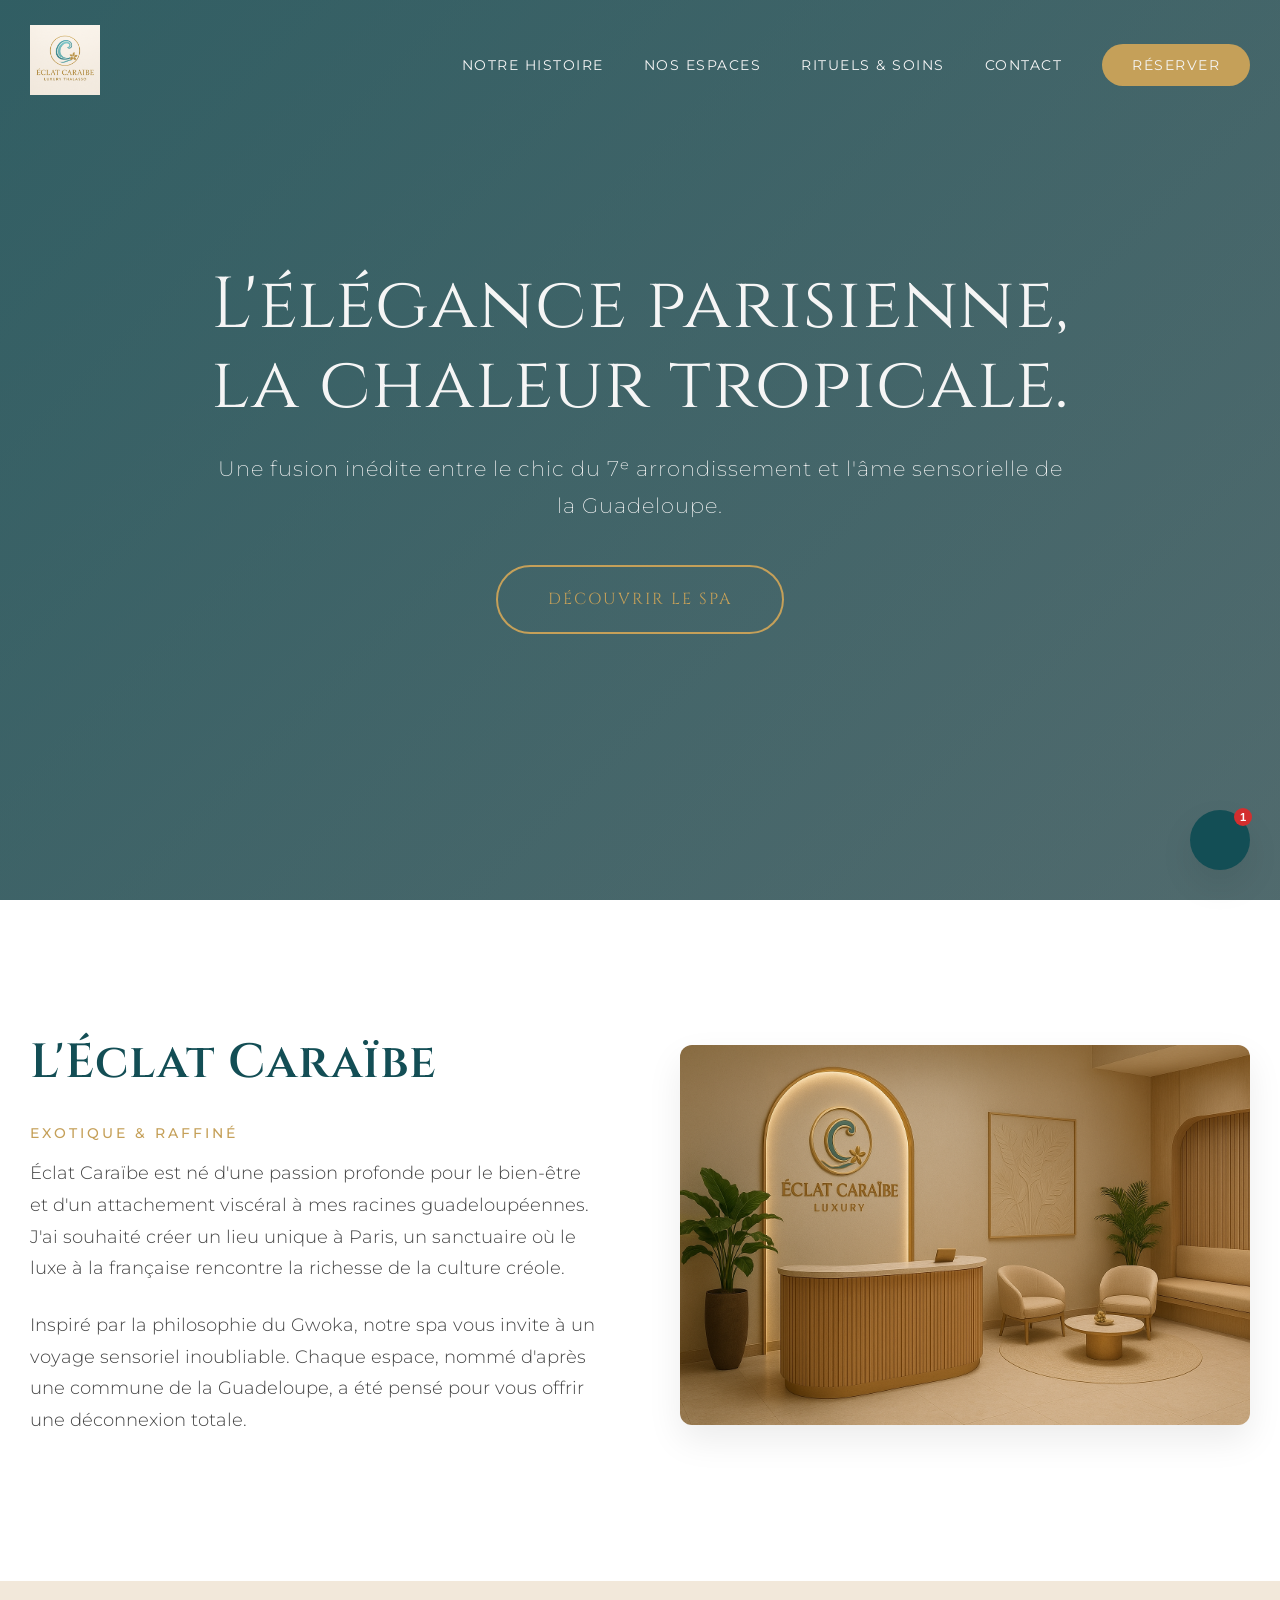
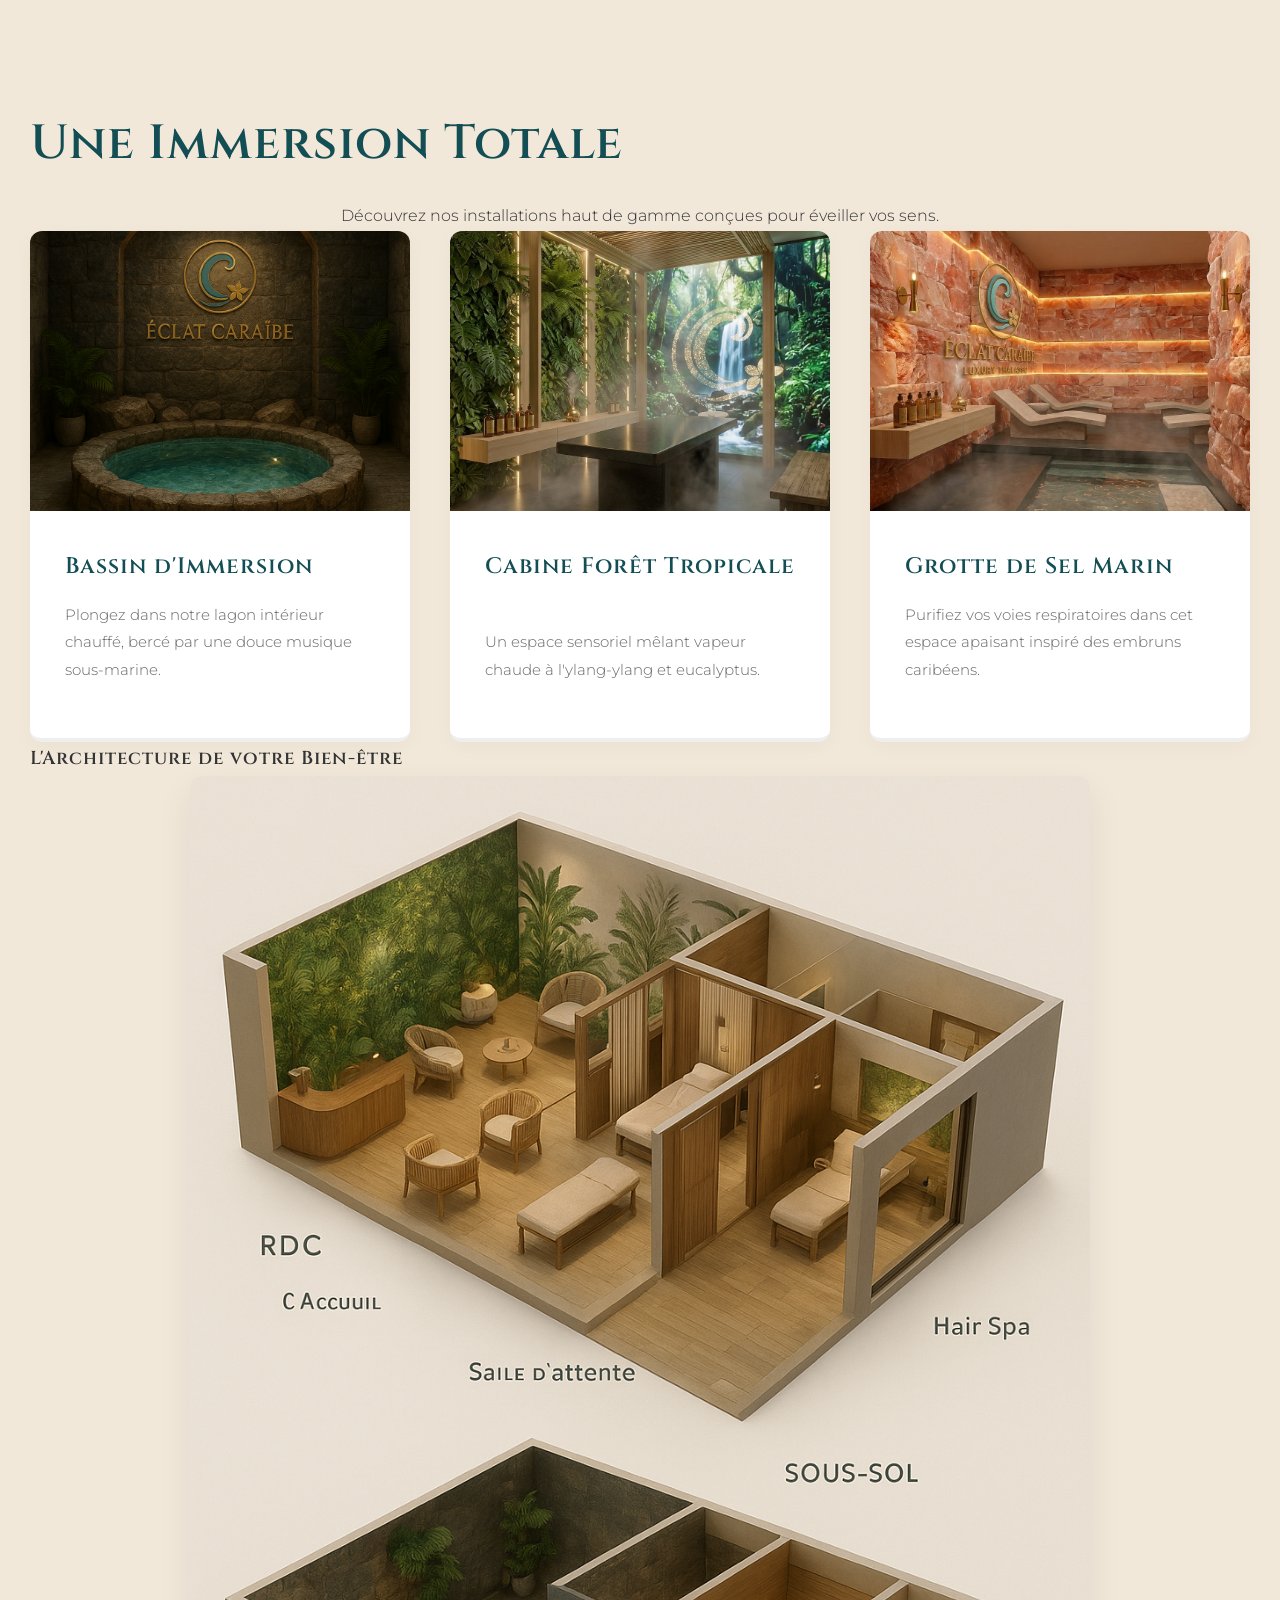
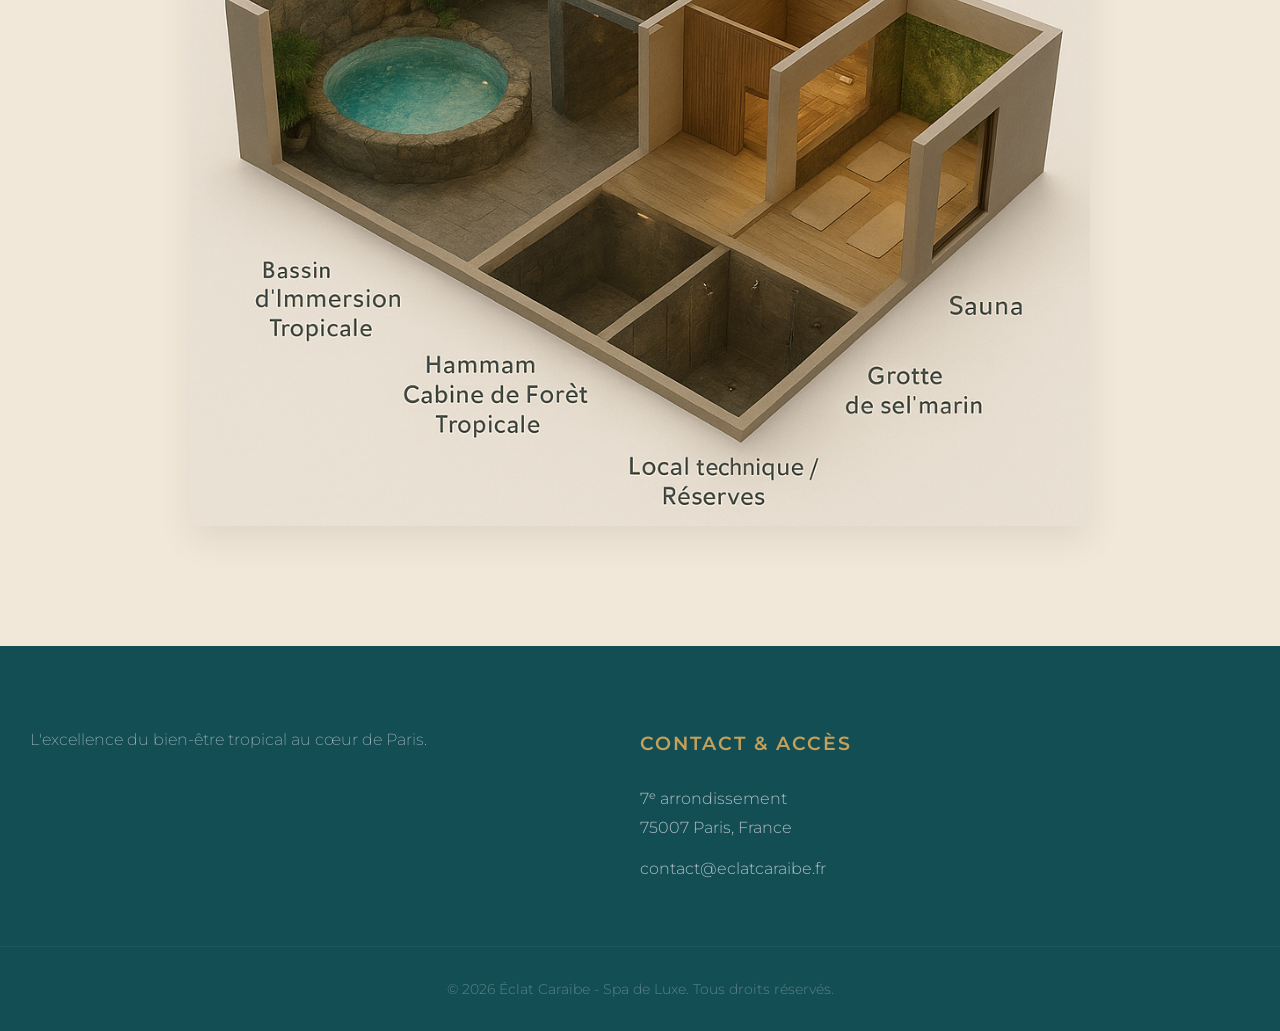
==== index.html @ 7c15fc63 "Add files via upload" ====
<!DOCTYPE html>
<html lang="fr">
<head>
    <meta charset="UTF-8">
    <meta name="viewport" content="width=device-width, initial-scale=1.0">
    <title>Éclat Caraïbe | Spa de Luxe Paris 7</title>
    <link rel="stylesheet" href="styles.css">
    <link href="https://fonts.googleapis.com/css2?family=Cinzel:wght@400;600&family=Montserrat:wght@300;400;500&display=swap" rel="stylesheet">
</head>
<body>

    <!-- Header / Navigation -->
    <header id="navbar">
        <div class="container nav-container">
            <a href="#" class="logo-link">
                <img src="télécharger.png" alt="Éclat Caraïbe Logo" class="logo">
            </a>
            <nav>
                <ul class="nav-links">
                    <li><a href="#concept">Notre Histoire</a></li>
                    <li><a href="#espaces">Nos Espaces</a></li>
                    <li><a href="#rituels">Rituels & Soins</a></li>
                    <li><a href="#contact">Contact</a></li>
                    <li><a href="formulaire.html" class="btn-reserver">Réserver</a></li>
                </ul>
            </nav>
        </div>
    </header>

    <!-- Hero Section -->
    <section class="hero" style="background-image: linear-gradient(rgba(26, 60, 64, 0.7), rgba(26, 60, 64, 0.7)), url('images/05248FB8-8B74-4DB0-A276-DFED894D1ABA.png');">
        <div class="hero-content">
            <h1>L'élégance parisienne,<br>la chaleur tropicale.</h1>
            <p>Une fusion inédite entre le chic du 7ᵉ arrondissement et l'âme sensorielle de la Guadeloupe.</p>
            <a href="#concept" class="btn-outline">Découvrir le Spa</a>
        </div>
    </section>

    <!-- Concept Section -->
    <section id="concept" class="section">
        <div class="container split-layout">
            <div class="text-content">
                <h2 class="section-title">L'Éclat Caraïbe</h2>
                <h3 class="section-subtitle">Exotique & Raffiné</h3>
                <p>Éclat Caraïbe est né d'une passion profonde pour le bien-être et d'un attachement viscéral à mes racines guadeloupéennes. J'ai souhaité créer un lieu unique à Paris, un sanctuaire où le luxe à la française rencontre la richesse de la culture créole.</p>
                <p>Inspiré par la philosophie du Gwoka, notre spa vous invite à un voyage sensoriel inoubliable. Chaque espace, nommé d'après une commune de la Guadeloupe, a été pensé pour vous offrir une déconnexion totale.</p>
            </div>
            <div class="image-content">
                <img src="05248FB8-8B74-4DB0-A276-DFED894D1ABA.png" alt="Accueil du Spa Éclat Caraïbe" class="rounded-img shadow">
            </div>
        </div>
    </section>

    <!-- Espaces Section -->
    <section id="espaces" class="section bg-light">
        <div class="container">
            <h2 class="section-title center">Une Immersion Totale</h2>
            <p class="text-center desc-max">Découvrez nos installations haut de gamme conçues pour éveiller vos sens.</p>
            
            <div class="grid-3">
                <div class="card">
                    <img src="84B438EB-3821-4908-A8E2-01FFA637032A.png" alt="Bassin Tropical">
                    <div class="card-body">
                        <h4>Bassin d'Immersion</h4>
                        <p>Plongez dans notre lagon intérieur chauffé, bercé par une douce musique sous-marine.</p>
                    </div>
                </div>
                <div class="card">
                    <img src="Gemini_Generated_Image_jg6a6njg6a6njg6a.png" alt="Cabine Forêt Tropicale">
                    <div class="card-body">
                        <h4>Cabine Forêt Tropicale</h4>
                        <p>Un espace sensoriel mêlant vapeur chaude à l'ylang-ylang et eucalyptus.</p>
                    </div>
                </div>
                <div class="card">
                    <img src="Gemini_Generated_Image_sfmrjfsfmrjfsfmr.png" alt="Grotte de Sel Marin">
                    <div class="card-body">
                        <h4>Grotte de Sel Marin</h4>
                        <p>Purifiez vos voies respiratoires dans cet espace apaisant inspiré des embruns caribéens.</p>
                    </div>
                </div>
            </div>

            <div class="plan-3d mt-5">
                <h3 class="center mb-3">L'Architecture de votre Bien-être</h3>
                <img src="B8BFAE4C-AA67-4C62-89F8-7937039B11AE.png" alt="Plan 3D du Spa" class="full-img rounded-img shadow">
            </div>
        </div>
    </section>

    <!-- Footer -->
    <footer id="contact">
        <div class="container footer-grid">
            <div class="footer-brand">
                <p>L'excellence du bien-être tropical au cœur de Paris.</p>
            </div>
            <div class="footer-contact">
                <h4>Contact & Accès</h4>
                <p>7ᵉ arrondissement<br>75007 Paris, France</p>
                <p>contact@eclatcaraibe.fr</p>
            </div>
        </div>
        <div class="footer-bottom">
            <p>&copy; 2026 Éclat Caraïbe - Spa de Luxe. Tous droits réservés.</p>
        </div>
    </footer>
    <div class="chatbot-wrapper">
        <button class="chatbot-toggle-btn shadow" id="chatbot-toggle">
            <i class="fa-regular fa-comments"></i>
            <span class="badge-bot">1</span>
        </button>

        <div class="chatbot-window shadow" id="chatbot-window">
            <div class="chatbot-header">
                <div class="bot-profile">
                    <div class="bot-avatar">EC</div>
                    <div>
                        <h4>L'Assistant Éclat</h4>
                        <span class="status"><i class="fa-solid fa-circle"></i> En ligne</span>
                    </div>
                </div>
                <button class="close-bot" id="close-chatbot"><i class="fa-solid fa-xmark"></i></button>
            </div>
            
            <div class="chatbot-messages" id="chatbot-messages">
                <div class="msg bot-msg">
                    <p>Bonjour ! Je suis l'assistant virtuel d'Éclat Caraïbe. ✨</p>
                </div>
                <div class="msg bot-msg">
                    <p>Une question sur la <strong>Cabine Forêt Tropicale</strong>, la <strong>Grotte de Sel</strong> ou notre <strong>Rituel Océan</strong> aux coquillages chauds ? Écrivez-moi, je vous guide dans votre voyage.</p>
                </div>
            </div>

            <div class="chatbot-input-area">
                <input type="text" id="chatbot-input" placeholder="Posez votre question ici...">
                <button id="chatbot-send"><i class="fa-solid fa-paper-plane"></i></button>
            </div>
        </div>
    </div>
    <script src="chatbot.js"></script>
    <script src="script.js"></script>
</body>
</html>
---- styles.css ----
/* =========================================
   FEUILLE DE STYLE V2.0 - ÉCLAT CARAÏBE
   Identité : Chic Parisien & Exotisme Guadeloupéen
   ========================================= */

/* 1. VARIABLES DE MARQUE (La Palette Fusion)
   ----------------------------------------- */
:root {
    /* Couleurs Principales */
    --primary: #134e55;         /* Vert Caraïbes Profond (Océan/Jungle) - de image_3.png */
    --secondary: #c5a059;       /* Or Champagne Parisien (Dorures/Luxe) - de image_0.png */
    
    /* Couleurs de Fond et Neutres */
    --bg-light: #f2e8da;        /* Sable de Marie-Galante (Chaleur) */
    --bg-dark: #1a3c40;         /* Forêt Nocturne (Profondeur) */
    --white: #ffffff;
    
    /* Couleurs de Texte */
    --text-dark: #333333;       /* Texte Principal (Sérieux) */
    --text-light: #f5f5f5;      /* Texte sur fond sombre */
    --text-light-subtle: #b0bec5; /* Gris Volcanique (Sous-titres sur fond sombre) */
    
    /* Typographie de Fusion */
    --font-heading: 'Cinzel', serif;   /* Prestige Parisien (Classique) */
    --font-body: 'Montserrat', sans-serif; /* Structure & Modernité (Lisibilité) */
    
    /* Divers */
    --shadow-premium: 0 15px 35px rgba(0,0,0,0.08); /* Ombre douce et sophistiquée */
    --transition-smooth: 0.4s cubic-bezier(0.4, 0, 0.2, 1);
}

/* 2. BASE & RESET
   ----------------------------------------- */
* {
    margin: 0;
    padding: 0;
    box-sizing: border-box;
}

html {
    scroll-behavior: smooth;
    font-size: 16px; /* Taille de base uniforme */
}

body {
    font-family: var(--font-body);
    color: var(--text-dark);
    background-color: var(--white);
    line-height: 1.8; /* Espacement de texte plus aéré, luxueux */
    font-weight: 300; /* Plus léger, plus chic */
}

.container {
    max-width: 1300px; /* Plus large pour les grands écrans */
    margin: 0 auto;
    padding: 0 30px;
}

.section {
    padding: 120px 0; /* Plus d'espace entre les sections */
}

.bg-light {
    background-color: var(--bg-light);
}

.text-center {
    text-align: center;
}

/* 3. TYPOGRAPHIE NARRATIVE
   ----------------------------------------- */
h1, h2, h3, h4 {
    font-family: var(--font-heading);
    font-weight: 600;
    letter-spacing: 1px; /* Espacement subtil */
}

.section-title {
    font-size: 3rem; /* Grand titre prestigieux */
    color: var(--primary);
    margin-bottom: 15px;
    position: relative;
    display: inline-block;
}

/* Sous-titre texturé */
.section-subtitle {
    font-size: 1.1rem;
    color: var(--secondary);
    margin-bottom: 35px;
    font-weight: 500;
    text-transform: uppercase;
    letter-spacing: 3px; /* Très espacé, signature de luxe */
    font-family: var(--font-body);
}

/* 4. BOUTONS & INTERACTION PREMIUM
   ----------------------------------------- */
a { text-decoration: none; transition: var(--transition-smooth); }

.btn-reserver {
    background-color: var(--secondary);
    color: var(--white);
    padding: 12px 30px;
    border-radius: 30px;
    font-weight: 500;
    font-family: var(--font-body);
    text-transform: uppercase;
    font-size: 0.85rem;
    letter-spacing: 1px;
}

.btn-reserver:hover {
    background-color: #b5952f; /* Or plus chaud au survol */
    transform: translateY(-2px);
}

.btn-outline {
    display: inline-block;
    border: 2px solid var(--secondary);
    color: var(--secondary);
    padding: 18px 50px;
    border-radius: 35px;
    font-size: 1rem;
    font-family: var(--font-heading);
    text-transform: uppercase;
    letter-spacing: 2px;
    transition: var(--transition-smooth);
    margin-top: 40px;
}

.btn-outline:hover {
    background-color: var(--secondary);
    color: var(--white);
    box-shadow: var(--shadow-premium);
}

/* 5. NAVBAR (Élégance discrète)
   ----------------------------------------- */
header {
    position: fixed;
    top: 0;
    width: 100%;
    z-index: 1000;
    transition: var(--transition-smooth);
    padding: 25px 0;
}

/* Navbar Scrollee (Parisienne Classique) */
header.scrolled {
    background-color: rgba(255, 255, 255, 0.96);
    box-shadow: 0 10px 30px rgba(0,0,0,0.03);
    padding: 15px 0;
}

.nav-container {
    display: flex;
    justify-content: space-between;
    align-items: center;
}

.logo {
    height: 70px;
    transition: var(--transition-smooth);
}

header.scrolled .logo {
    height: 55px;
}

.nav-links {
    list-style: none;
    display: flex;
    align-items: center;
    gap: 40px;
}

.nav-links a {
    color: var(--text-light); /* Blanc sur l'image Hero */
    font-weight: 400;
    font-size: 0.9rem;
    text-transform: uppercase;
    letter-spacing: 1.5px;
}

/* Liens sur Navbar Scrollee */
header.scrolled .nav-links a {
    color: var(--primary);
}

header.scrolled .nav-links a:hover {
    color: var(--secondary);
}

/* Hamburger mobile */
.hamburger {
    display: none;
    flex-direction: column;
    gap: 6px;
    cursor: pointer;
}

.hamburger span {
    width: 28px;
    height: 2px;
    background-color: var(--secondary);
}

/* 6. HERO SECTION (L'Image de Marque)
   ----------------------------------------- */
.hero {
    height: 100vh;
    background-size: cover;
    background-position: center;
    display: flex;
    align-items: center;
    justify-content: center;
    text-align: center;
    position: relative;
}

/* Overlay léger pour la lisibilité */
.hero::after {
    content: '';
    position: absolute;
    top: 0; left: 0; width: 100%; height: 100%;
    background: linear-gradient(135deg, rgba(19, 78, 85, 0.6) 0%, rgba(26, 60, 64, 0.2) 100%);
    z-index: 1;
}

.hero-content {
    position: relative;
    z-index: 2;
    max-width: 900px;
    color: var(--text-light);
    padding: 0 20px;
}

.hero h1 {
    font-size: 4.5rem; /* Immense, accrocheur */
    line-height: 1.1;
    margin-bottom: 25px;
    font-weight: 400; /* Légèreté du Cinzel */
}

.hero p {
    font-size: 1.3rem;
    font-weight: 200; /* Ultra léger */
    letter-spacing: 1px;
}

/* 7. CONCEPT SPLIT (Narratif)
   ----------------------------------------- */
.split-layout {
    display: flex;
    align-items: center;
    gap: 80px;
}

.text-content { flex: 1; }
.image-content { flex: 1; }

.text-content h3 {
    font-family: var(--font-body);
    text-transform: uppercase;
    color: var(--secondary);
    font-size: 0.9rem;
    letter-spacing: 3px;
    margin-bottom: 10px;
}

.text-content p {
    margin-bottom: 25px;
    color: #444;
    font-size: 1.1rem;
}

.rounded-img {
    border-radius: 12px;
    width: 100%;
    transition: var(--transition-smooth);
}

.image-content:hover .rounded-img {
    transform: scale(1.02); /* Effet discret de profondeur */
}

.shadow {
    box-shadow: var(--shadow-premium);
}

/* 8. CARDS GRID (Espaces/Luxe)
   ----------------------------------------- */
.grid-3 {
    display: grid;
    grid-template-columns: repeat(3, 1fr);
    gap: 40px;
}

.card {
    background: var(--white);
    border-radius: 12px;
    overflow: hidden;
    box-shadow: 0 5px 20px rgba(0,0,0,0.03); /* Ombre plus légère */
    border-bottom: 4px solid #eee; /* Bordure discrète par défaut */
    transition: var(--transition-smooth);
    display: flex;
    flex-direction: column;
}

.card:hover {
    transform: translateY(-8px);
    border-bottom: 4px solid var(--secondary); /* Bordure dorée au survol */
    box-shadow: var(--shadow-premium);
}

.card img {
    width: 100%;
    height: 280px;
    object-fit: cover;
}

.card-body {
    padding: 35px;
    flex: 1;
    display: flex;
    flex-direction: column;
    justify-content: space-between;
}

.card-body h4 {
    color: var(--primary);
    font-size: 1.4rem;
    margin-bottom: 15px;
    font-family: var(--font-heading);
}

.card-body p {
    color: #666;
    font-size: 0.95rem;
    margin-bottom: 20px;
}

/* Plan 3D */
.full-img {
    width: 100%;
    max-width: 900px;
    display: block;
    margin: 0 auto;
}

/* 9. SERVICES LIST (Menu Prestige)
   ----------------------------------------- */
.services-list {
    max-width: 850px;
    margin: 60px auto 0;
}

.service-item {
    border-bottom: 1px solid #eee; /* Ligne de séparation fine */
    padding: 35px 0;
    transition: var(--transition-smooth);
}

.service-item:hover {
    background-color: #fafafa;
    padding-left: 10px; /* Effet discret de décalage */
}

.service-item:last-child { border-bottom: none; }

.service-header {
    display: flex;
    justify-content: space-between;
    align-items: center;
    margin-bottom: 15px;
}

.service-header h4 {
    color: var(--primary);
    font-size: 1.5rem;
    font-family: var(--font-heading);
}

.price {
    background-color: var(--bg-light); /* Fond de sous-titre doré doux */
    color: var(--secondary);
    padding: 6px 18px;
    border-radius: 20px;
    font-size: 0.8rem;
    font-weight: 600;
    text-transform: uppercase;
    font-family: var(--font-body);
    letter-spacing: 1px;
}

.service-item p { 
    color: #555; 
    font-weight: 300;
    max-width: 700px;
}

/* 10. FOOTER (Conclusion Sobre)
   ----------------------------------------- */
footer {
    background-color: var(--primary);
    color: var(--text-light);
    padding: 80px 0 30px;
}

.footer-grid {
    display: grid;
    grid-template-columns: 2fr 1fr 1fr;
    gap: 50px;
    margin-bottom: 50px;
}

.footer-logo {
    height: 90px;
    margin-bottom: 25px;
    filter: brightness(0) invert(1); /* Logo en blanc */
}

.footer-brand p {
    color: var(--text-light-subtle);
    font-family: var(--font-body);
    font-weight: 200;
    max-width: 400px;
}

footer h4 {
    color: var(--secondary);
    margin-bottom: 25px;
    font-size: 1.2rem;
    text-transform: uppercase;
    letter-spacing: 2px;
    font-family: var(--font-body);
}

.footer-contact p, .footer-social a {
    color: var(--text-light-subtle);
    margin-bottom: 12px;
    display: block;
    font-weight: 300;
}

.footer-social ul { list-style: none; }
.footer-social a:hover { color: var(--secondary); }

.footer-bottom {
    text-align: center;
    padding-top: 30px;
    border-top: 1px solid rgba(255,255,255,0.05); /* Ligne très discrète */
    color: rgba(255,255,255,0.3); /* Texte estompé */
    font-size: 0.85rem;
}

/* 11. RESPONSIVE DESIGN (Adaptabilité)
   ----------------------------------------- */
@media (max-width: 1024px) {
    .hero h1 { font-size: 3.5rem; }
    .split-layout { gap: 40px; flex-direction: column; text-align: center;}
    .grid-3 { grid-template-columns: 1fr 1fr; }
    .footer-grid { grid-template-columns: 1fr 1fr; }
}

@media (max-width: 768px) {
    .section { padding: 80px 0; }
    .section-title { font-size: 2.2rem; }
    .nav-links { display: none; } /* Hamburger nécessaire pour complet mobile */
    .hamburger { display: flex; }
    .hero h1 { font-size: 2.8rem; }
    .grid-3, .footer-grid { grid-template-columns: 1fr; }
    .hero-content p { font-size: 1rem; }
}

/* =========================================
   STYLES COMPLÉMENTAIRES - FORMULAIRE & CHATBOT
   ========================================= */

/* Layout du formulaire */
.reservation-section {
    padding-top: 160px; /* Espace pour la navbar fixe */
}

.unique-form-container {
    display: grid;
    grid-template-columns: 1fr 1.2fr;
    gap: 60px;
    align-items: start;
}

.form-intro .pre-title {
    font-size: 0.9rem;
    text-transform: uppercase;
    letter-spacing: 3px;
    color: var(--secondary);
    display: block;
    margin-bottom: 10px;
}

.info-prestige {
    margin-top: 40px;
}

.info-item {
    display: flex;
    align-items: flex-start;
    gap: 15px;
    margin-bottom: 25px;
}

.info-item i {
    color: var(--secondary);
    font-size: 1.3rem;
    margin-top: 4px;
}

.info-item p {
    font-size: 0.95rem;
    color: #555;
}

/* Carte Formulaire */
.form-card {
    background: var(--white);
    padding: 45px;
    border-radius: 12px;
    border: 1px solid rgba(197, 160, 89, 0.2);
}

.form-group {
    margin-bottom: 25px;
}

.form-group label {
    display: block;
    font-size: 0.85rem;
    font-weight: 500;
    text-transform: uppercase;
    letter-spacing: 1px;
    margin-bottom: 8px;
    color: var(--primary);
}

.form-group input[type="text"],
.form-group input[type="email"],
.form-group input[type="date"],
.form-group select {
    width: 100%;
    padding: 14px;
    border: 1px solid #ddd;
    border-radius: 6px;
    font-family: var(--font-body);
    font-size: 0.95rem;
    transition: var(--transition-smooth);
    background-color: #fbfbfb;
}

.form-group input:focus,
.form-group select:focus {
    outline: none;
    border-color: var(--secondary);
    background-color: var(--white);
    box-shadow: 0 0 8px rgba(197, 160, 89, 0.15);
}

/* Grille des Horaires disponibles */
.time-slots-grid {
    display: grid;
    grid-template-columns: repeat(auto-fill, minmax(90px, 1fr));
    gap: 12px;
    margin-top: 10px;
}

.slot-btn {
    background: var(--white);
    border: 1px solid #ccc;
    padding: 10px;
    text-align: center;
    border-radius: 6px;
    cursor: pointer;
    font-size: 0.9rem;
    font-weight: 400;
    transition: all 0.2s ease;
}

.slot-btn:hover {
    border-color: var(--primary);
    color: var(--primary);
}

.slot-btn.active {
    background-color: var(--primary);
    color: var(--white);
    border-color: var(--primary);
}

.btn-submit-form {
    width: 100%;
    margin-top: 20px;
}

.btn-submit-form:disabled {
    border-color: #ccc;
    color: #999;
    cursor: not-allowed;
    background: none;
}

.success-box {
    text-align: center;
    padding: 20px 0;
}

.success-box i {
    font-size: 3.5rem;
    color: #2e7d32;
    margin-bottom: 15px;
}

.success-box h4 {
    font-size: 1.5rem;
    color: var(--primary);
    margin-bottom: 10px;
}

/* =========================================
   STYLE DU TCHATBOT EN COIN
   ========================================= */
.chatbot-wrapper {
    position: fixed;
    bottom: 30px;
    right: 30px;
    z-index: 2000;
    font-family: var(--font-body);
}

/* Bouton Rond Flottant */
.chatbot-toggle-btn {
    width: 60px;
    height: 60px;
    border-radius: 50%;
    background-color: var(--primary);
    color: var(--white);
    border: none;
    cursor: pointer;
    font-size: 1.5rem;
    display: flex;
    align-items: center;
    justify-content: center;
    position: relative;
    transition: var(--transition-smooth);
}

.chatbot-toggle-btn:hover {
    background-color: var(--secondary);
    transform: scale(1.05);
}

.badge-bot {
    position: absolute;
    top: -2px;
    right: -2px;
    background: #d32f2f;
    color: white;
    font-size: 0.7rem;
    width: 18px;
    height: 18px;
    border-radius: 50%;
    display: flex;
    align-items: center;
    justify-content: center;
    font-weight: bold;
}

/* Fenêtre principale du Chat */
.chatbot-window {
    position: absolute;
    bottom: 80px;
    right: 0;
    width: 360px;
    height: 480px;
    background: var(--white);
    border-radius: 12px;
    display: flex;
    flex-direction: column;
    overflow: hidden;
    transform: translateY(20px);
    opacity: 0;
    pointer-events: none;
    transition: all 0.3s cubic-bezier(0.4, 0, 0.2, 1);
    border: 1px solid rgba(19, 78, 85, 0.1);
}

.chatbot-window.open {
    transform: translateY(0);
    opacity: 1;
    pointer-events: auto;
}

/* Header de la fenêtre */
.chatbot-header {
    background: var(--primary);
    color: var(--white);
    padding: 15px 20px;
    display: flex;
    justify-content: space-between;
    align-items: center;
}

.bot-profile {
    display: flex;
    align-items: center;
    gap: 12px;
}

.bot-avatar {
    width: 35px;
    height: 35px;
    border-radius: 50%;
    background: var(--secondary);
    color: var(--white);
    font-family: var(--font-heading);
    font-weight: bold;
    display: flex;
    align-items: center;
    justify-content: center;
    font-size: 0.8rem;
}

.bot-profile h4 {
    font-size: 0.95rem;
    margin: 0;
}

.bot-profile .status {
    font-size: 0.75rem;
    color: #81c784;
}

.bot-profile .status i {
    font-size: 0.6rem;
    margin-right: 3px;
}

.close-bot {
    background: none;
    border: none;
    color: rgba(255,255,255,0.7);
    cursor: pointer;
    font-size: 1.2rem;
}

.close-bot:hover { color: var(--white); }

/* Zone des Messages */
.chatbot-messages {
    flex: 1;
    padding: 20px;
    overflow-y: auto;
    background-color: #f8f9fa;
    display: flex;
    flex-direction: column;
    gap: 15px;
}

.msg {
    max-width: 80px;
    max-width: 80%;
    padding: 12px 16px;
    border-radius: 14px;
    font-size: 0.9rem;
    line-height: 1.4;
}

.bot-msg {
    background: #eaeaea;
    color: #333;
    align-self: flex-start;
    border-top-left-radius: 2px;
}

.user-msg {
    background: var(--primary);
    color: var(--white);
    align-self: flex-end;
    border-top-right-radius: 2px;
}

/* Zone de Saisie */
.chatbot-input-area {
    padding: 15px;
    border-top: 1px solid #eee;
    display: flex;
    gap: 10px;
    background: var(--white);
}

.chatbot-input-area input {
    flex: 1;
    border: 1px solid #ddd;
    padding: 10px 15px;
    border-radius: 20px;
    outline: none;
    font-family: var(--font-body);
    font-size: 0.9rem;
}

.chatbot-input-area button {
    background: var(--primary);
    color: var(--white);
    border: none;
    width: 40px;
    height: 40px;
    border-radius: 50%;
    cursor: pointer;
    transition: var(--transition-smooth);
}

.chatbot-input-area button:hover {
    background-color: var(--secondary);
}

/* Version Responsive Mobile */
@media (max-width: 768px) {
    .unique-form-container {
        grid-template-columns: 1fr;
        gap: 30px;
    }
    .form-card { padding: 25px; }
    .chatbot-window {
        width: calc(100vw - 40px);
        right: -10px;
    }
}
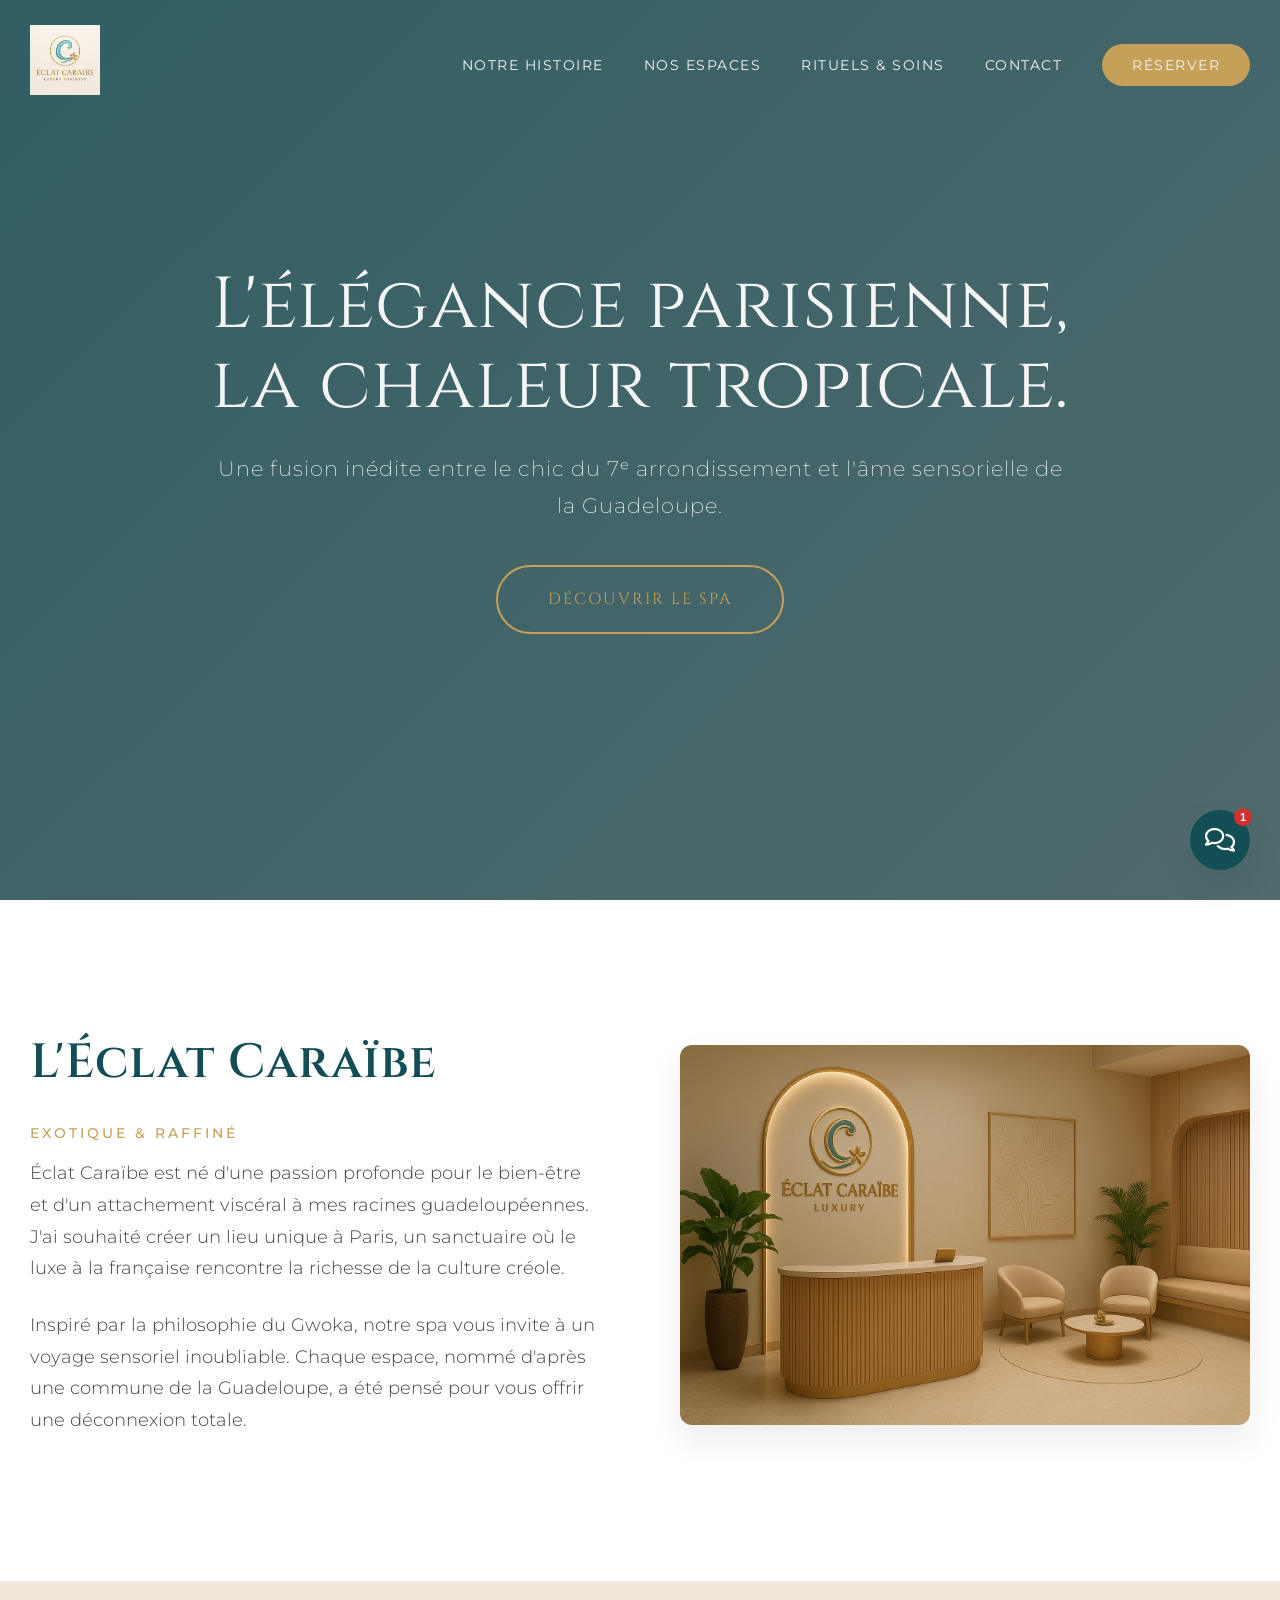
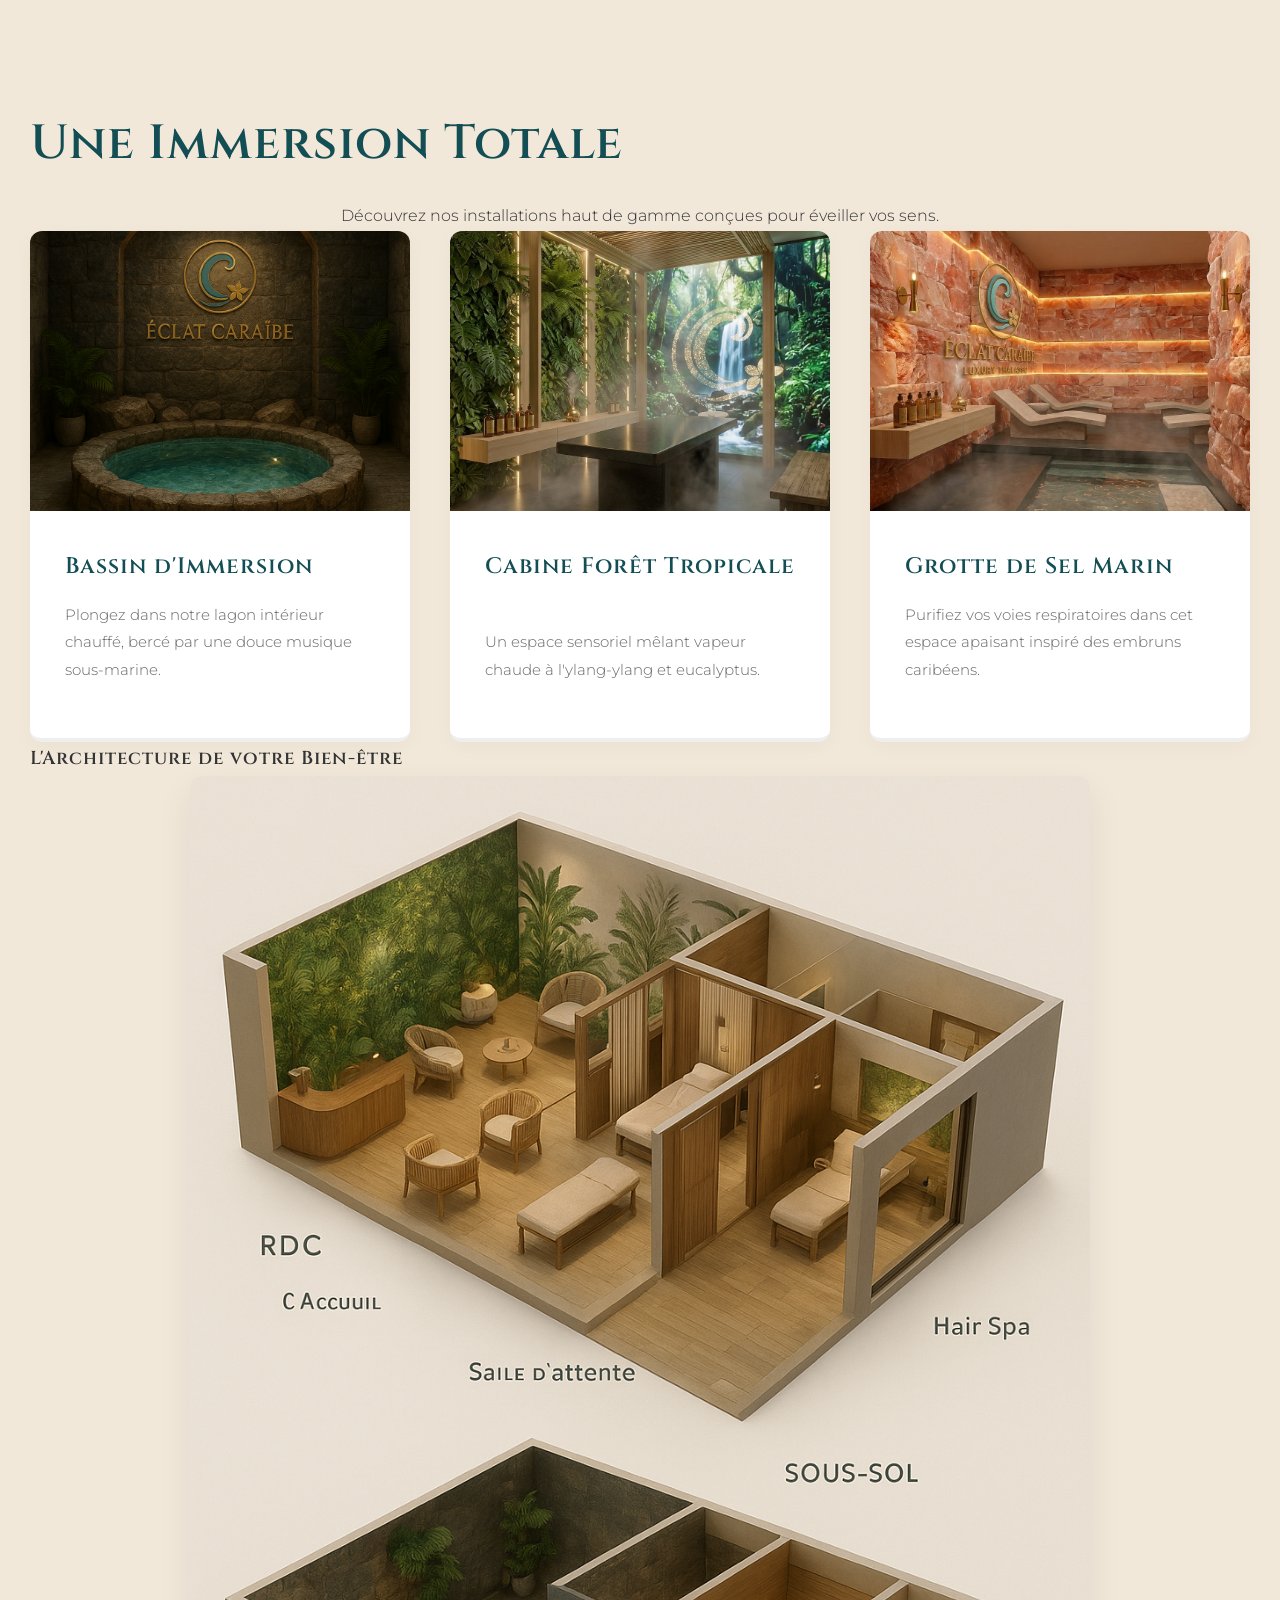
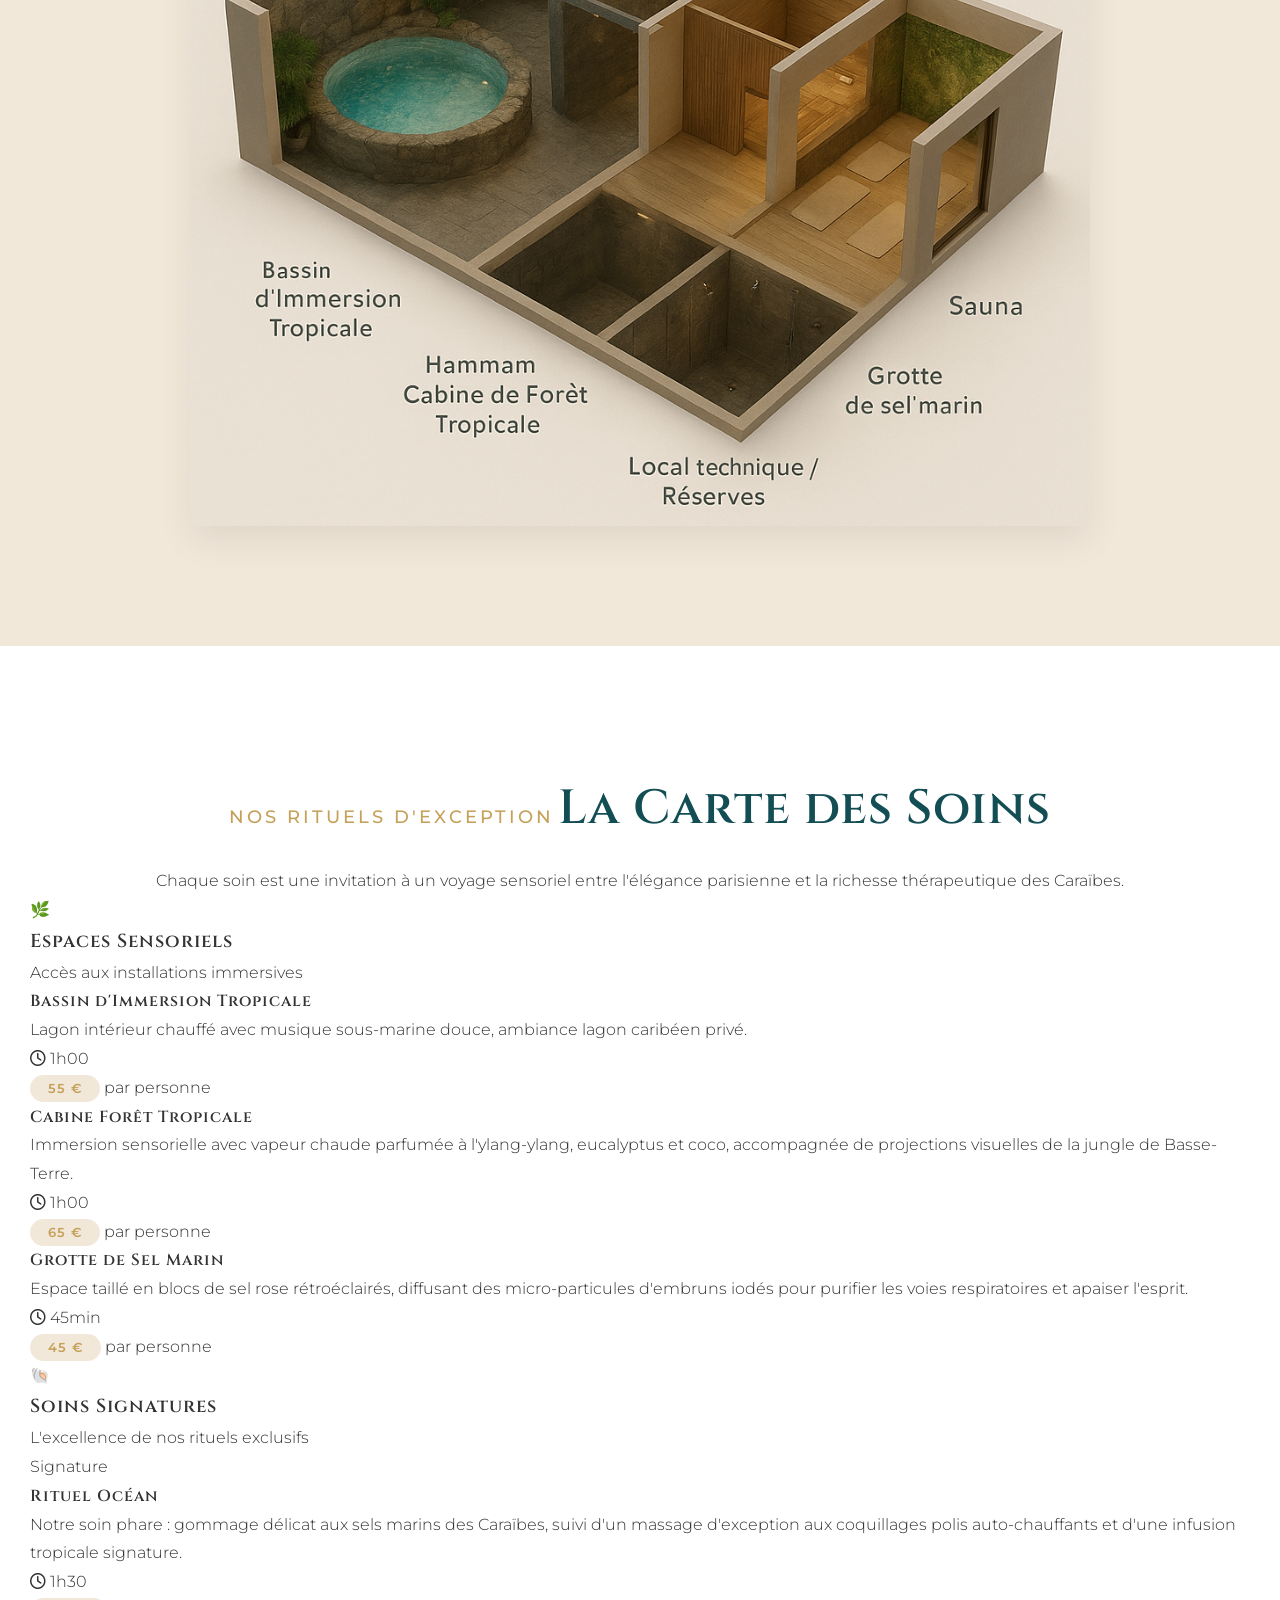
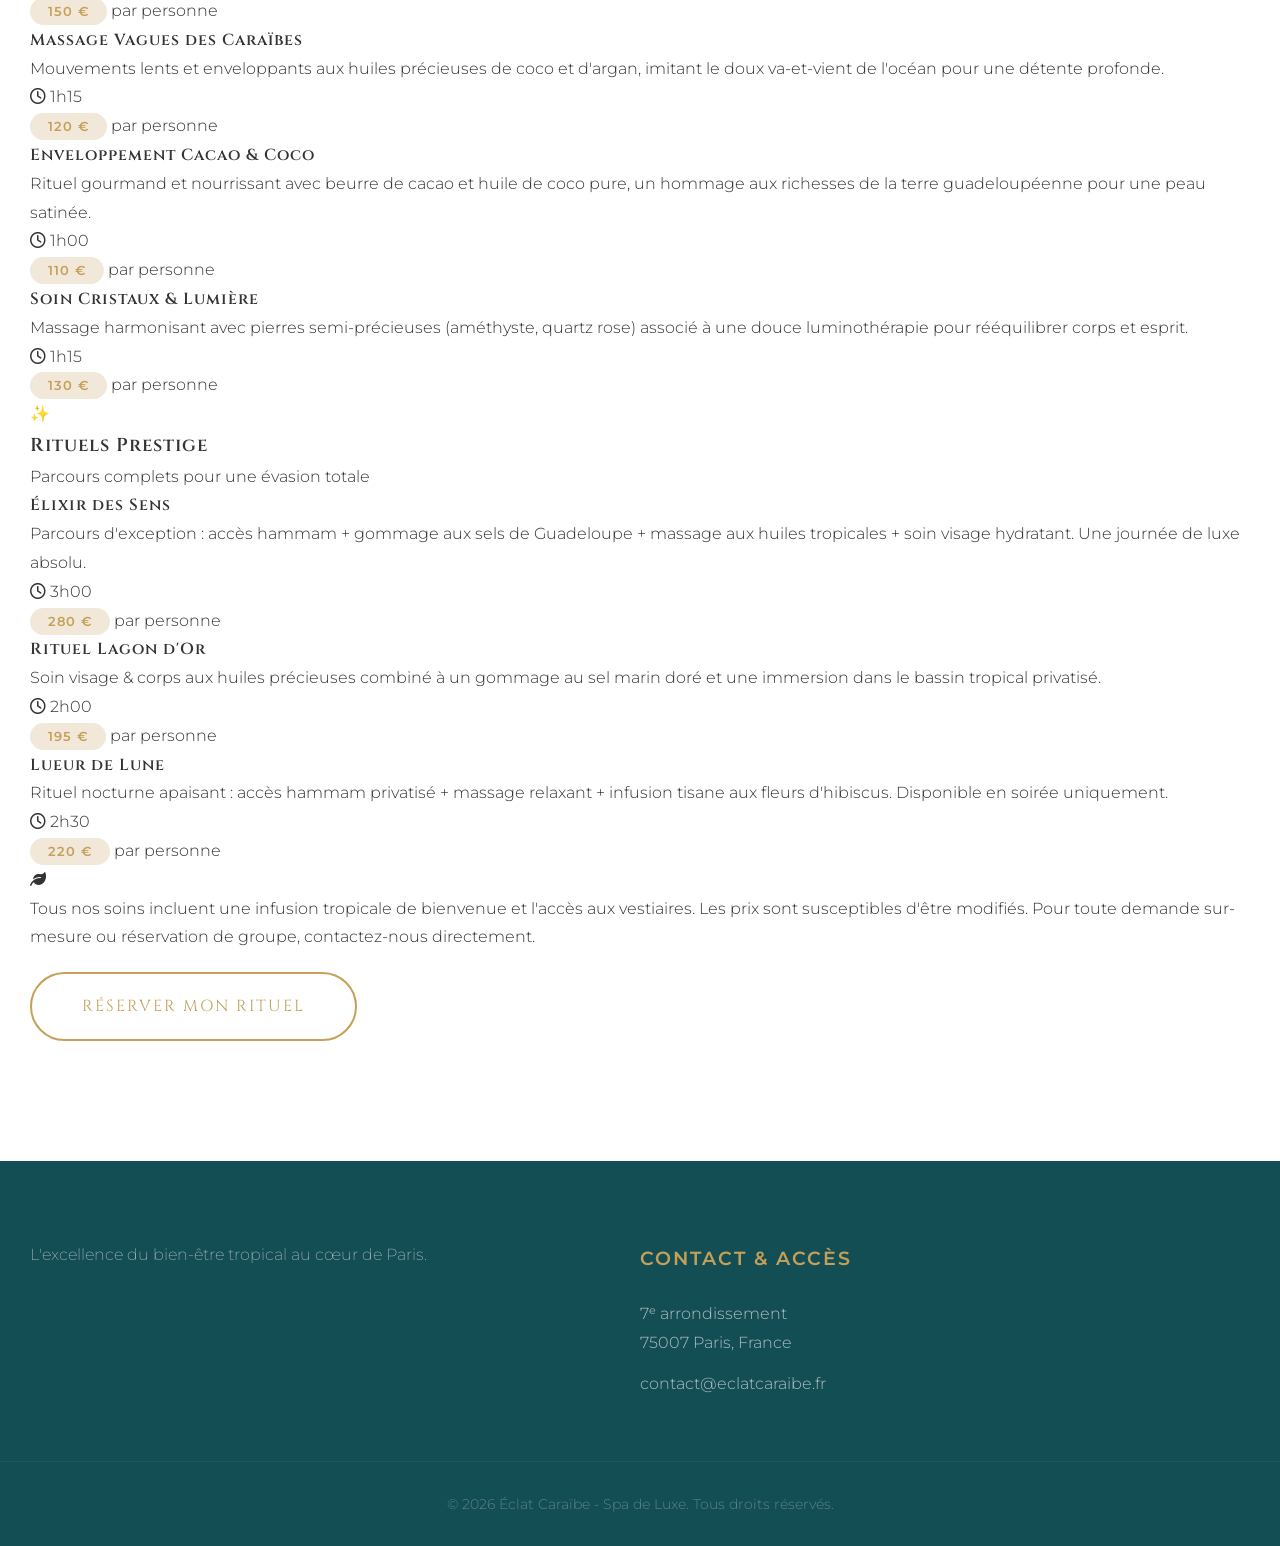
==== commit e63964ca: "Update index.html" ====
--- a/index.html
+++ b/index.html
@@ -6,6 +6,7 @@
     <title>Éclat Caraïbe | Spa de Luxe Paris 7</title>
     <link rel="stylesheet" href="styles.css">
     <link href="https://fonts.googleapis.com/css2?family=Cinzel:wght@400;600&family=Montserrat:wght@300;400;500&display=swap" rel="stylesheet">
+    <link rel="stylesheet" href="https://cdnjs.cloudflare.com/ajax/libs/font-awesome/6.0.0/css/all.min.css">
 </head>
 <body>
 
@@ -16,7 +17,7 @@
                 <img src="télécharger.png" alt="Éclat Caraïbe Logo" class="logo">
             </a>
             <nav>
-                <ul class="nav-links">
+                <ul class="nav-links" id="nav-links">
                     <li><a href="#concept">Notre Histoire</a></li>
                     <li><a href="#espaces">Nos Espaces</a></li>
                     <li><a href="#rituels">Rituels & Soins</a></li>
@@ -24,6 +25,9 @@
                     <li><a href="formulaire.html" class="btn-reserver">Réserver</a></li>
                 </ul>
             </nav>
+            <button class="hamburger" id="hamburger" aria-label="Menu">
+                <span></span><span></span><span></span>
+            </button>
         </div>
     </header>
 
@@ -88,6 +92,169 @@
         </div>
     </section>
 
+    <!-- Rituels & Soins Section -->
+    <section id="rituels" class="section">
+        <div class="container">
+            <div class="text-center mb-rituels">
+                <span class="section-subtitle">Nos Rituels d'Exception</span>
+                <h2 class="section-title center">La Carte des Soins</h2>
+                <p class="desc-max text-center">Chaque soin est une invitation à un voyage sensoriel entre l'élégance parisienne et la richesse thérapeutique des Caraïbes.</p>
+            </div>
+
+            <!-- Catégorie : Expériences Sensorielles -->
+            <div class="menu-category">
+                <div class="category-header">
+                    <span class="category-icon">🌿</span>
+                    <h3 class="category-title">Espaces Sensoriels</h3>
+                    <span class="category-desc">Accès aux installations immersives</span>
+                </div>
+                <div class="menu-items">
+                    <div class="menu-item">
+                        <div class="menu-item-info">
+                            <h4>Bassin d'Immersion Tropicale</h4>
+                            <p>Lagon intérieur chauffé avec musique sous-marine douce, ambiance lagon caribéen privé.</p>
+                            <span class="duration"><i class="fa-regular fa-clock"></i> 1h00</span>
+                        </div>
+                        <div class="menu-item-price">
+                            <span class="price">55 €</span>
+                            <span class="price-note">par personne</span>
+                        </div>
+                    </div>
+                    <div class="menu-item">
+                        <div class="menu-item-info">
+                            <h4>Cabine Forêt Tropicale</h4>
+                            <p>Immersion sensorielle avec vapeur chaude parfumée à l'ylang-ylang, eucalyptus et coco, accompagnée de projections visuelles de la jungle de Basse-Terre.</p>
+                            <span class="duration"><i class="fa-regular fa-clock"></i> 1h00</span>
+                        </div>
+                        <div class="menu-item-price">
+                            <span class="price">65 €</span>
+                            <span class="price-note">par personne</span>
+                        </div>
+                    </div>
+                    <div class="menu-item">
+                        <div class="menu-item-info">
+                            <h4>Grotte de Sel Marin</h4>
+                            <p>Espace taillé en blocs de sel rose rétroéclairés, diffusant des micro-particules d'embruns iodés pour purifier les voies respiratoires et apaiser l'esprit.</p>
+                            <span class="duration"><i class="fa-regular fa-clock"></i> 45min</span>
+                        </div>
+                        <div class="menu-item-price">
+                            <span class="price">45 €</span>
+                            <span class="price-note">par personne</span>
+                        </div>
+                    </div>
+                </div>
+            </div>
+
+            <!-- Catégorie : Soins Signatures -->
+            <div class="menu-category">
+                <div class="category-header">
+                    <span class="category-icon">🐚</span>
+                    <h3 class="category-title">Soins Signatures</h3>
+                    <span class="category-desc">L'excellence de nos rituels exclusifs</span>
+                </div>
+                <div class="menu-items">
+                    <div class="menu-item featured">
+                        <div class="menu-item-badge">Signature</div>
+                        <div class="menu-item-info">
+                            <h4>Rituel Océan</h4>
+                            <p>Notre soin phare : gommage délicat aux sels marins des Caraïbes, suivi d'un massage d'exception aux coquillages polis auto-chauffants et d'une infusion tropicale signature.</p>
+                            <span class="duration"><i class="fa-regular fa-clock"></i> 1h30</span>
+                        </div>
+                        <div class="menu-item-price">
+                            <span class="price">150 €</span>
+                            <span class="price-note">par personne</span>
+                        </div>
+                    </div>
+                    <div class="menu-item">
+                        <div class="menu-item-info">
+                            <h4>Massage Vagues des Caraïbes</h4>
+                            <p>Mouvements lents et enveloppants aux huiles précieuses de coco et d'argan, imitant le doux va-et-vient de l'océan pour une détente profonde.</p>
+                            <span class="duration"><i class="fa-regular fa-clock"></i> 1h15</span>
+                        </div>
+                        <div class="menu-item-price">
+                            <span class="price">120 €</span>
+                            <span class="price-note">par personne</span>
+                        </div>
+                    </div>
+                    <div class="menu-item">
+                        <div class="menu-item-info">
+                            <h4>Enveloppement Cacao & Coco</h4>
+                            <p>Rituel gourmand et nourrissant avec beurre de cacao et huile de coco pure, un hommage aux richesses de la terre guadeloupéenne pour une peau satinée.</p>
+                            <span class="duration"><i class="fa-regular fa-clock"></i> 1h00</span>
+                        </div>
+                        <div class="menu-item-price">
+                            <span class="price">110 €</span>
+                            <span class="price-note">par personne</span>
+                        </div>
+                    </div>
+                    <div class="menu-item">
+                        <div class="menu-item-info">
+                            <h4>Soin Cristaux & Lumière</h4>
+                            <p>Massage harmonisant avec pierres semi-précieuses (améthyste, quartz rose) associé à une douce luminothérapie pour rééquilibrer corps et esprit.</p>
+                            <span class="duration"><i class="fa-regular fa-clock"></i> 1h15</span>
+                        </div>
+                        <div class="menu-item-price">
+                            <span class="price">130 €</span>
+                            <span class="price-note">par personne</span>
+                        </div>
+                    </div>
+                </div>
+            </div>
+
+            <!-- Catégorie : Rituels Prestige -->
+            <div class="menu-category">
+                <div class="category-header">
+                    <span class="category-icon">✨</span>
+                    <h3 class="category-title">Rituels Prestige</h3>
+                    <span class="category-desc">Parcours complets pour une évasion totale</span>
+                </div>
+                <div class="menu-items">
+                    <div class="menu-item">
+                        <div class="menu-item-info">
+                            <h4>Élixir des Sens</h4>
+                            <p>Parcours d'exception : accès hammam + gommage aux sels de Guadeloupe + massage aux huiles tropicales + soin visage hydratant. Une journée de luxe absolu.</p>
+                            <span class="duration"><i class="fa-regular fa-clock"></i> 3h00</span>
+                        </div>
+                        <div class="menu-item-price">
+                            <span class="price">280 €</span>
+                            <span class="price-note">par personne</span>
+                        </div>
+                    </div>
+                    <div class="menu-item">
+                        <div class="menu-item-info">
+                            <h4>Rituel Lagon d'Or</h4>
+                            <p>Soin visage & corps aux huiles précieuses combiné à un gommage au sel marin doré et une immersion dans le bassin tropical privatisé.</p>
+                            <span class="duration"><i class="fa-regular fa-clock"></i> 2h00</span>
+                        </div>
+                        <div class="menu-item-price">
+                            <span class="price">195 €</span>
+                            <span class="price-note">par personne</span>
+                        </div>
+                    </div>
+                    <div class="menu-item">
+                        <div class="menu-item-info">
+                            <h4>Lueur de Lune</h4>
+                            <p>Rituel nocturne apaisant : accès hammam privatisé + massage relaxant + infusion tisane aux fleurs d'hibiscus. Disponible en soirée uniquement.</p>
+                            <span class="duration"><i class="fa-regular fa-clock"></i> 2h30</span>
+                        </div>
+                        <div class="menu-item-price">
+                            <span class="price">220 €</span>
+                            <span class="price-note">par personne</span>
+                        </div>
+                    </div>
+                </div>
+            </div>
+
+            <!-- Note tarifaire -->
+            <div class="tarif-note">
+                <i class="fa-solid fa-leaf"></i>
+                <p>Tous nos soins incluent une infusion tropicale de bienvenue et l'accès aux vestiaires. Les prix sont susceptibles d'être modifiés. Pour toute demande sur-mesure ou réservation de groupe, contactez-nous directement.</p>
+                <a href="formulaire.html" class="btn-outline" style="margin-top: 20px;">Réserver mon Rituel</a>
+            </div>
+
+        </div>
+    </section>
+
     <!-- Footer -->
     <footer id="contact">
         <div class="container footer-grid">
@@ -139,5 +306,23 @@
     </div>
     <script src="chatbot.js"></script>
     <script src="script.js"></script>
+    <script>
+        // Hamburger menu toggle
+        const hamburger = document.getElementById('hamburger');
+        const navLinks = document.getElementById('nav-links');
+        if (hamburger && navLinks) {
+            hamburger.addEventListener('click', () => {
+                hamburger.classList.toggle('open');
+                navLinks.classList.toggle('open');
+            });
+            // Fermer le menu au clic sur un lien
+            navLinks.querySelectorAll('a').forEach(link => {
+                link.addEventListener('click', () => {
+                    hamburger.classList.remove('open');
+                    navLinks.classList.remove('open');
+                });
+            });
+        }
+    </script>
 </body>
-</html>+</html>
